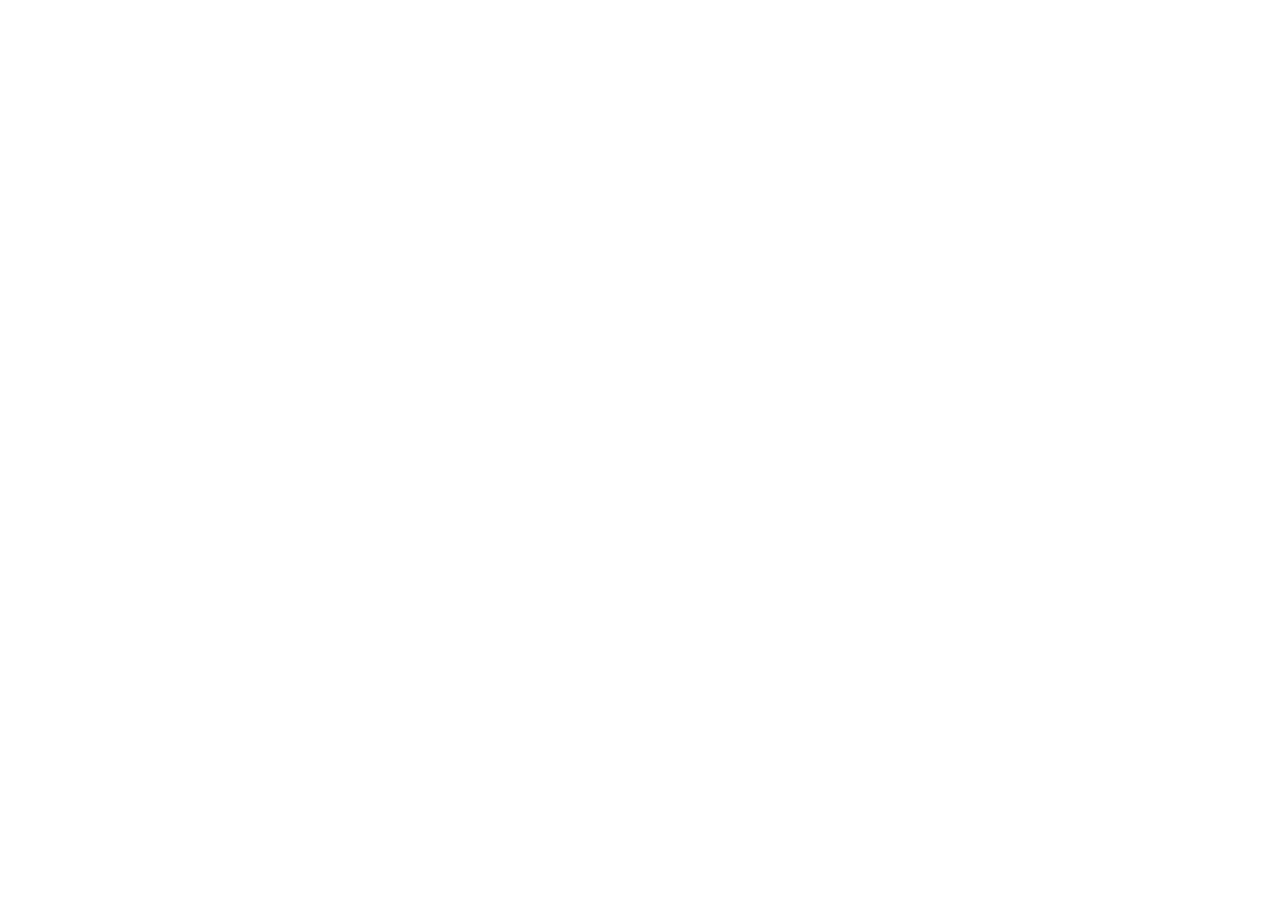
==== index.html @ b5c8e2a5 "Add index.html entry point for GitHub Pages" ====
<!doctype html>
<html lang="en">
  <head>
    <meta charset="UTF-8" />
    <link rel="icon" type="image/svg+xml" href="/vite.svg" />
    <meta name="viewport" content="width=device-width, initial-scale=1.0" />
    <title>Sea Bound Portfolio</title>
  </head>
  <body>
    <div id="root"></div>
    <script type="module" src="/src/main.tsx"></script>
  </body>
</html>
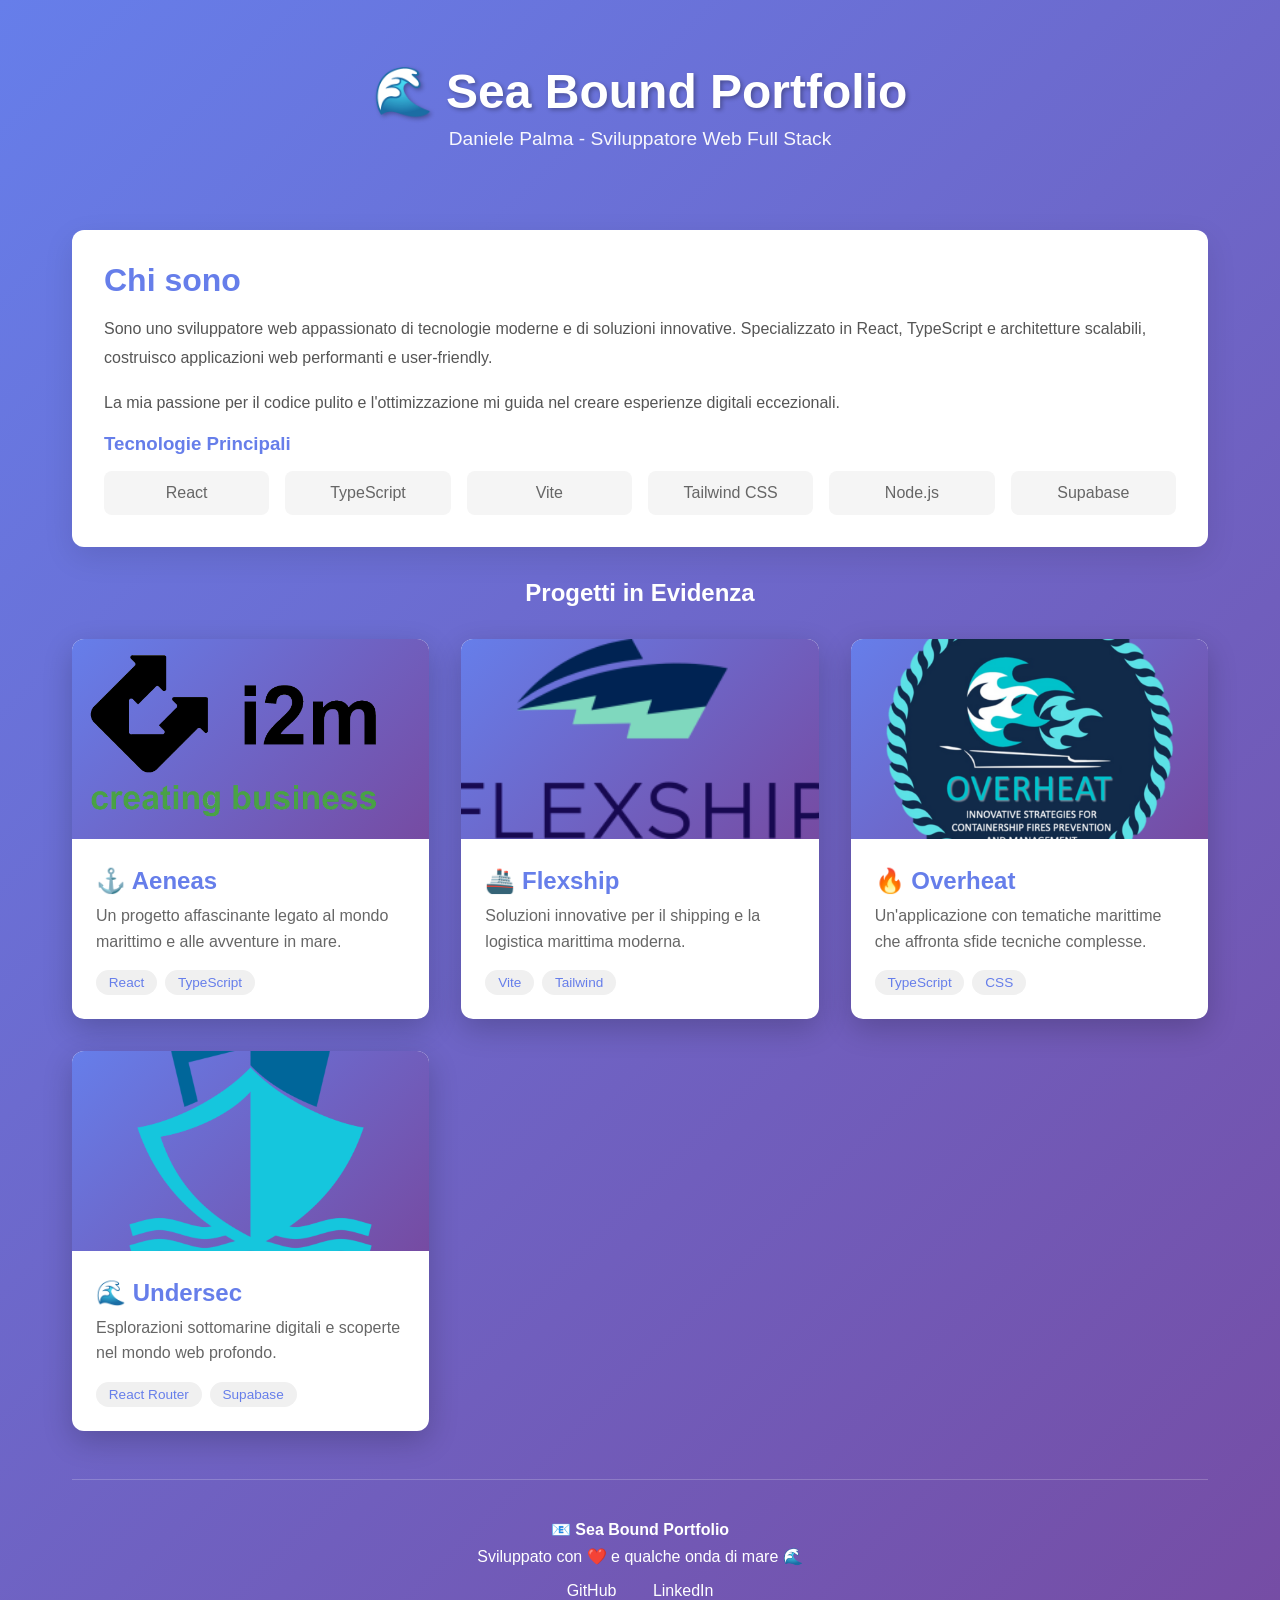
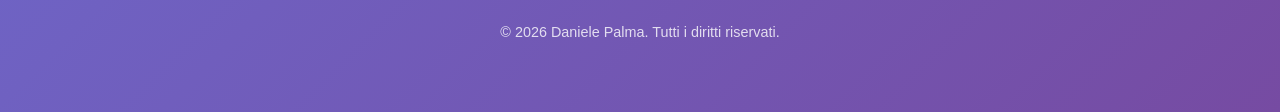
==== commit f45345c6: "Replace index.html with a complete static portfolio page" ====
--- a/index.html
+++ b/index.html
@@ -1,13 +1,282 @@
 <!doctype html>
-<html lang="en">
-  <head>
+<html lang="it">
+<head>
     <meta charset="UTF-8" />
-    <link rel="icon" type="image/svg+xml" href="/vite.svg" />
     <meta name="viewport" content="width=device-width, initial-scale=1.0" />
-    <title>Sea Bound Portfolio</title>
-  </head>
-  <body>
-    <div id="root"></div>
-    <script type="module" src="/src/main.tsx"></script>
-  </body>
+    <title>Sea Bound Portfolio | Daniele Palma</title>
+    <style>
+        * {
+            margin: 0;
+            padding: 0;
+            box-sizing: border-box;
+        }
+
+        body {
+            font-family: -apple-system, BlinkMacSystemFont, 'Segoe UI', 'Roboto', 'Oxygen',
+                'Ubuntu', 'Cantarell', 'Fira Sans', 'Droid Sans', 'Helvetica Neue',
+                sans-serif;
+            -webkit-font-smoothing: antialiased;
+            -moz-osx-font-smoothing: grayscale;
+            background: linear-gradient(135deg, #667eea 0%, #764ba2 100%);
+            min-height: 100vh;
+            color: #333;
+        }
+
+        .container {
+            max-width: 1200px;
+            margin: 0 auto;
+            padding: 2rem;
+        }
+
+        header {
+            text-align: center;
+            color: white;
+            margin-bottom: 3rem;
+            padding: 2rem 0;
+        }
+
+        header h1 {
+            font-size: 3rem;
+            margin-bottom: 0.5rem;
+            text-shadow: 2px 2px 4px rgba(0,0,0,0.3);
+        }
+
+        header p {
+            font-size: 1.2rem;
+            opacity: 0.95;
+        }
+
+        .projects {
+            display: grid;
+            grid-template-columns: repeat(auto-fit, minmax(300px, 1fr));
+            gap: 2rem;
+            margin: 2rem 0;
+        }
+
+        .project-card {
+            background: white;
+            border-radius: 12px;
+            overflow: hidden;
+            box-shadow: 0 10px 30px rgba(0,0,0,0.2);
+            transition: transform 0.3s ease, box-shadow 0.3s ease;
+            cursor: pointer;
+        }
+
+        .project-card:hover {
+            transform: translateY(-5px);
+            box-shadow: 0 15px 40px rgba(0,0,0,0.3);
+        }
+
+        .project-image {
+            width: 100%;
+            height: 200px;
+            object-fit: cover;
+            background: linear-gradient(135deg, #667eea 0%, #764ba2 100%);
+        }
+
+        .project-content {
+            padding: 1.5rem;
+        }
+
+        .project-content h3 {
+            color: #667eea;
+            margin-bottom: 0.5rem;
+            font-size: 1.5rem;
+        }
+
+        .project-content p {
+            color: #666;
+            line-height: 1.6;
+            margin-bottom: 1rem;
+        }
+
+        .tech-stack {
+            display: flex;
+            flex-wrap: wrap;
+            gap: 0.5rem;
+        }
+
+        .tech-tag {
+            display: inline-block;
+            background: #f0f0f0;
+            color: #667eea;
+            padding: 0.3rem 0.8rem;
+            border-radius: 20px;
+            font-size: 0.85rem;
+            font-weight: 500;
+        }
+
+        .about {
+            background: white;
+            border-radius: 12px;
+            padding: 2rem;
+            margin: 2rem 0;
+            box-shadow: 0 10px 30px rgba(0,0,0,0.1);
+        }
+
+        .about h2 {
+            color: #667eea;
+            margin-bottom: 1rem;
+            font-size: 2rem;
+        }
+
+        .about p {
+            line-height: 1.8;
+            color: #555;
+            margin-bottom: 1rem;
+        }
+
+        .tech-list {
+            display: grid;
+            grid-template-columns: repeat(auto-fit, minmax(150px, 1fr));
+            gap: 1rem;
+            margin-top: 1rem;
+        }
+
+        .tech-list h3 {
+            grid-column: 1 / -1;
+            color: #667eea;
+        }
+
+        .tech-item {
+            background: #f5f5f5;
+            padding: 0.8rem;
+            border-radius: 8px;
+            text-align: center;
+            color: #666;
+        }
+
+        footer {
+            text-align: center;
+            color: white;
+            padding: 2rem;
+            margin-top: 3rem;
+            border-top: 1px solid rgba(255,255,255,0.2);
+        }
+
+        footer p {
+            margin: 0.5rem 0;
+        }
+
+        .social-links {
+            margin-top: 1rem;
+        }
+
+        .social-links a {
+            display: inline-block;
+            color: white;
+            text-decoration: none;
+            margin: 0 1rem;
+            transition: opacity 0.3s;
+        }
+
+        .social-links a:hover {
+            opacity: 0.8;
+        }
+
+        @media (max-width: 768px) {
+            header h1 {
+                font-size: 2rem;
+            }
+
+            .projects {
+                grid-template-columns: 1fr;
+            }
+        }
+    </style>
+</head>
+<body>
+    <div class="container">
+        <header>
+            <h1>🌊 Sea Bound Portfolio</h1>
+            <p>Daniele Palma - Sviluppatore Web Full Stack</p>
+        </header>
+
+        <section class="about">
+            <h2>Chi sono</h2>
+            <p>
+                Sono uno sviluppatore web appassionato di tecnologie moderne e di soluzioni innovative.
+                Specializzato in React, TypeScript e architetture scalabili, costruisco applicazioni web performanti
+                e user-friendly.
+            </p>
+            <p>
+                La mia passione per il codice pulito e l'ottimizzazione mi guida nel creare esperienze digitali eccezionali.
+            </p>
+
+            <div class="tech-list">
+                <h3>Tecnologie Principali</h3>
+                <div class="tech-item">React</div>
+                <div class="tech-item">TypeScript</div>
+                <div class="tech-item">Vite</div>
+                <div class="tech-item">Tailwind CSS</div>
+                <div class="tech-item">Node.js</div>
+                <div class="tech-item">Supabase</div>
+            </div>
+        </section>
+
+        <h2 style="text-align: center; color: white; margin: 2rem 0;">Progetti in Evidenza</h2>
+
+        <div class="projects">
+            <div class="project-card">
+                <img src="./aeneas.png" alt="Aeneas" class="project-image" />
+                <div class="project-content">
+                    <h3>⚓ Aeneas</h3>
+                    <p>Un progetto affascinante legato al mondo marittimo e alle avventure in mare.</p>
+                    <div class="tech-stack">
+                        <span class="tech-tag">React</span>
+                        <span class="tech-tag">TypeScript</span>
+                    </div>
+                </div>
+            </div>
+
+            <div class="project-card">
+                <img src="./flexship.png" alt="Flexship" class="project-image" />
+                <div class="project-content">
+                    <h3>🚢 Flexship</h3>
+                    <p>Soluzioni innovative per il shipping e la logistica marittima moderna.</p>
+                    <div class="tech-stack">
+                        <span class="tech-tag">Vite</span>
+                        <span class="tech-tag">Tailwind</span>
+                    </div>
+                </div>
+            </div>
+
+            <div class="project-card">
+                <img src="./overheat.png" alt="Overheat" class="project-image" />
+                <div class="project-content">
+                    <h3>🔥 Overheat</h3>
+                    <p>Un'applicazione con tematiche marittime che affronta sfide tecniche complesse.</p>
+                    <div class="tech-stack">
+                        <span class="tech-tag">TypeScript</span>
+                        <span class="tech-tag">CSS</span>
+                    </div>
+                </div>
+            </div>
+
+            <div class="project-card">
+                <img src="./undersec.png" alt="Undersec" class="project-image" />
+                <div class="project-content">
+                    <h3>🌊 Undersec</h3>
+                    <p>Esplorazioni sottomarine digitali e scoperte nel mondo web profondo.</p>
+                    <div class="tech-stack">
+                        <span class="tech-tag">React Router</span>
+                        <span class="tech-tag">Supabase</span>
+                    </div>
+                </div>
+            </div>
+        </div>
+
+        <footer>
+            <p>📧 <strong>Sea Bound Portfolio</strong></p>
+            <p>Sviluppato con ❤️ e qualche onda di mare 🌊</p>
+            <div class="social-links">
+                <a href="https://github.com/Danielepalma" target="_blank" rel="noopener noreferrer">GitHub</a>
+                <a href="https://linkedin.com" target="_blank" rel="noopener noreferrer">LinkedIn</a>
+            </div>
+            <p style="margin-top: 1.5rem; font-size: 0.9rem; opacity: 0.8;">
+                © 2026 Daniele Palma. Tutti i diritti riservati.
+            </p>
+        </footer>
+    </div>
+</body>
 </html>
